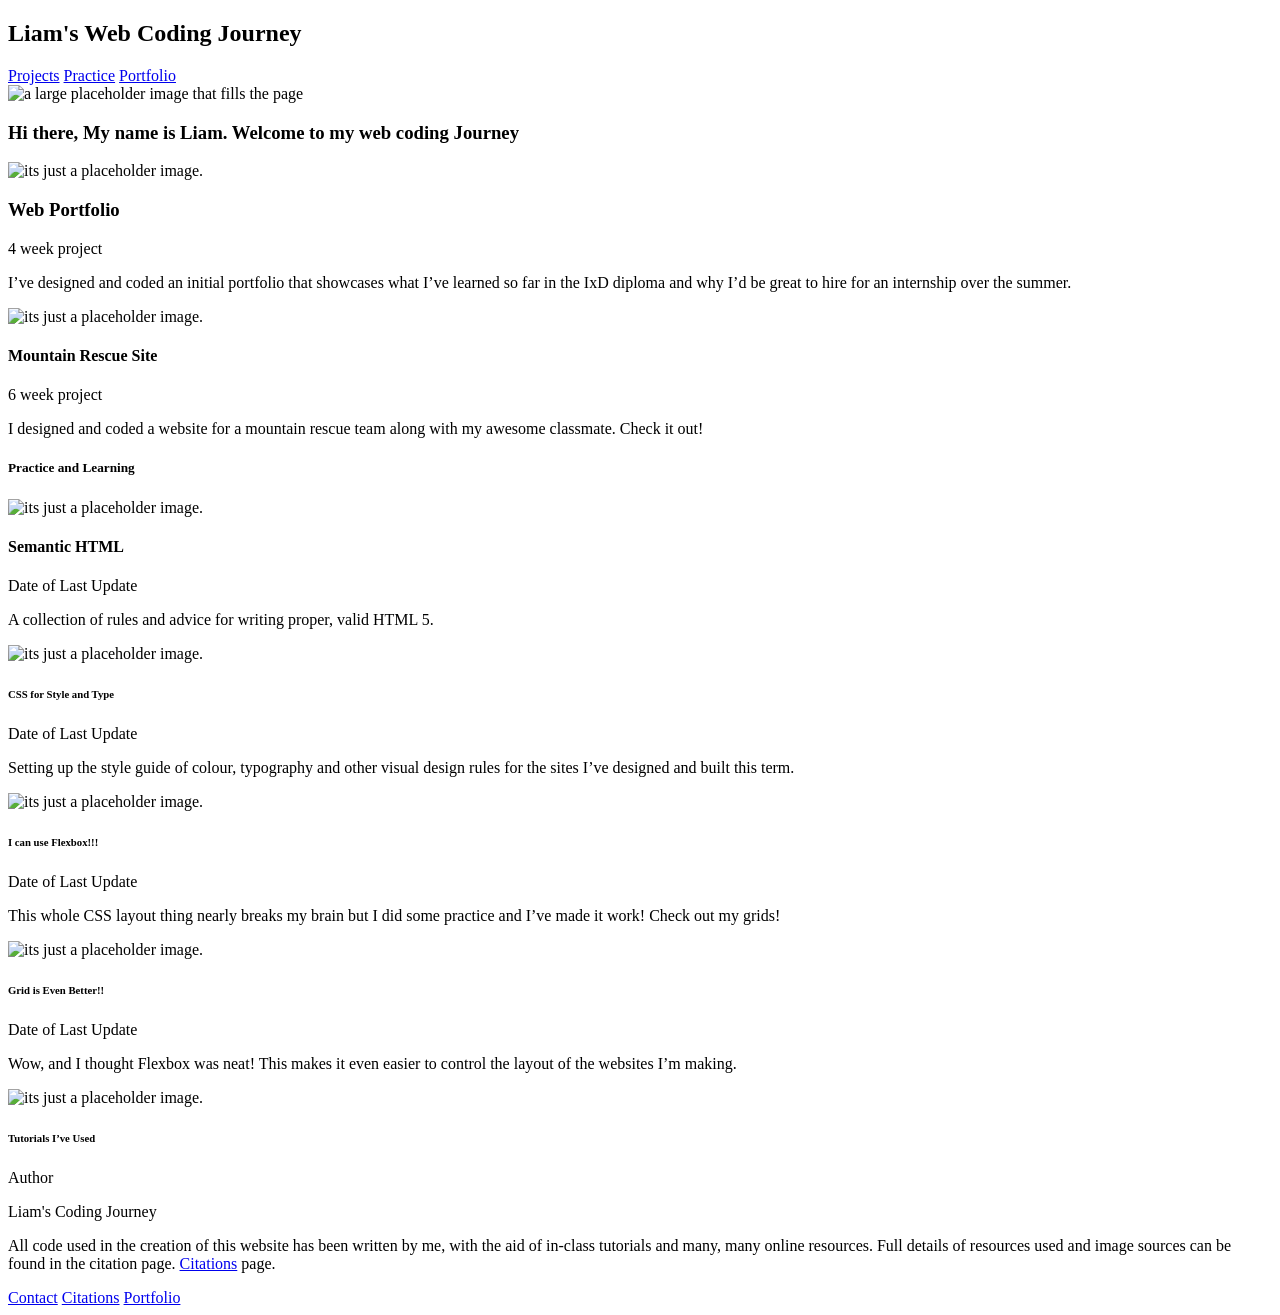
==== index.html @ d0f888b6 "index.html" ====
<!DOCTYPE html>
<html lang="en">
<head>
    <meta charset="utf-8">
    <title>Liam's Web Coding Journey</title>
    <meta name="viewport" content="width=device-width, initial-scale=1">
   
</head>

<body>
    <header>
        <h2>Liam's Web Coding Journey</h2>
        <nav>
            <a href="#">Projects</a> 
            <a href="#">Practice</a>
            <a href="#">Portfolio</a>
        </nav>
    </header>
    
    <section class="hero-area">
        <img src="img/placeholder-1920.png" alt="a large placeholder image that fills the page" width="1920" height="350">
        
       
        <h3>Hi there, My name is Liam. Welcome to my web coding Journey</h3>
    </section>

    <main>
        <div class="main-content-column">
            <section class="project-list" id="my_projects">
                <section class="project-card">
                    <img src="img/placeholder-130.png" alt="its just a placeholder image." width="130" height="130">
                    <h3>Web Portfolio</h3>
                    <p class="heading-caption">4 week project</p>
                    <p>I’ve designed and coded an initial portfolio that showcases what I’ve learned so far in the IxD diploma and why I’d be great to hire for an internship over the summer.</p>
                </section>
            </section>

            <section class="project-list" id="practice">
                <section class="project-card">
                    <img src="img/placeholder-130.png" alt="its just a placeholder image." width="130" height="130">
                    <h4>Mountain Rescue Site</h4>
                    <p class="heading-caption">6 week project</p>
                    <p>I designed and coded a website for a mountain rescue team along with my awesome classmate. Check it out!</p>
                </section>
            </section>

            <h5>Practice and Learning</h5>
            <img src="img/placeholder-130.png" alt="its just a placeholder image." width="130" height="130">
            
            <h4>Semantic HTML</h4>
            <p class="heading-caption">Date of Last Update</p>
            <p>A collection of rules and advice for writing proper, valid HTML 5.</p>
        </div>

        <section class="project-list" id="my_projects">
            <section class="project-card">
                <img src="img/placeholder-130.png" alt="its just a placeholder image." width="130" height="130">
                <h6>CSS for Style and Type</h6>
                <p class="heading-caption">Date of Last Update</p>
                <p>Setting up the style guide of colour, typography and other visual design rules for the sites I’ve designed and built this term.</p>
            </section>

            <section class="project-card">
                <img src="img/placeholder-130.png" alt="its just a placeholder image." width="130" height="130">
                <h6>I can use Flexbox!!!</h6>
                <p class="heading-caption">Date of Last Update</p>
                <p>This whole CSS layout thing nearly breaks my brain but I did some practice and I’ve made it work! Check out my grids!</p>
            </section>

            <section class="project-card">
                <img src="img/placeholder-130.png" alt="its just a placeholder image." width="130" height="130">
                <h6>Grid is Even Better!!</h6>
                <p class="heading-caption">Date of Last Update</p>
                <p>Wow, and I thought Flexbox was neat! This makes it even easier to control the layout of the websites I’m making.</p>
            </section>

            <aside>
                <section class="project-card">
                    <img src="img/placeholder-130.png" alt="its just a placeholder image." width="130" height="130">
                    <h6>Tutorials I’ve Used</h6>
                    <p class="heading-caption">Author</p>
                </section>
            </aside>
        </section>
    </main>

    <footer>
        <h7>Liam's Coding Journey</h7>
        <p>All code used in the creation of this website has been written by me, with the aid of in-class tutorials and many, many online resources. Full details of resources used and image sources can be found in the citation page. <a href="#citations">Citations</a> page.</p>    
        <a href="#">Contact</a> 
        <a href="#">Citations</a>
        <a href="#">Portfolio</a>
    </footer>
</body>
</html>
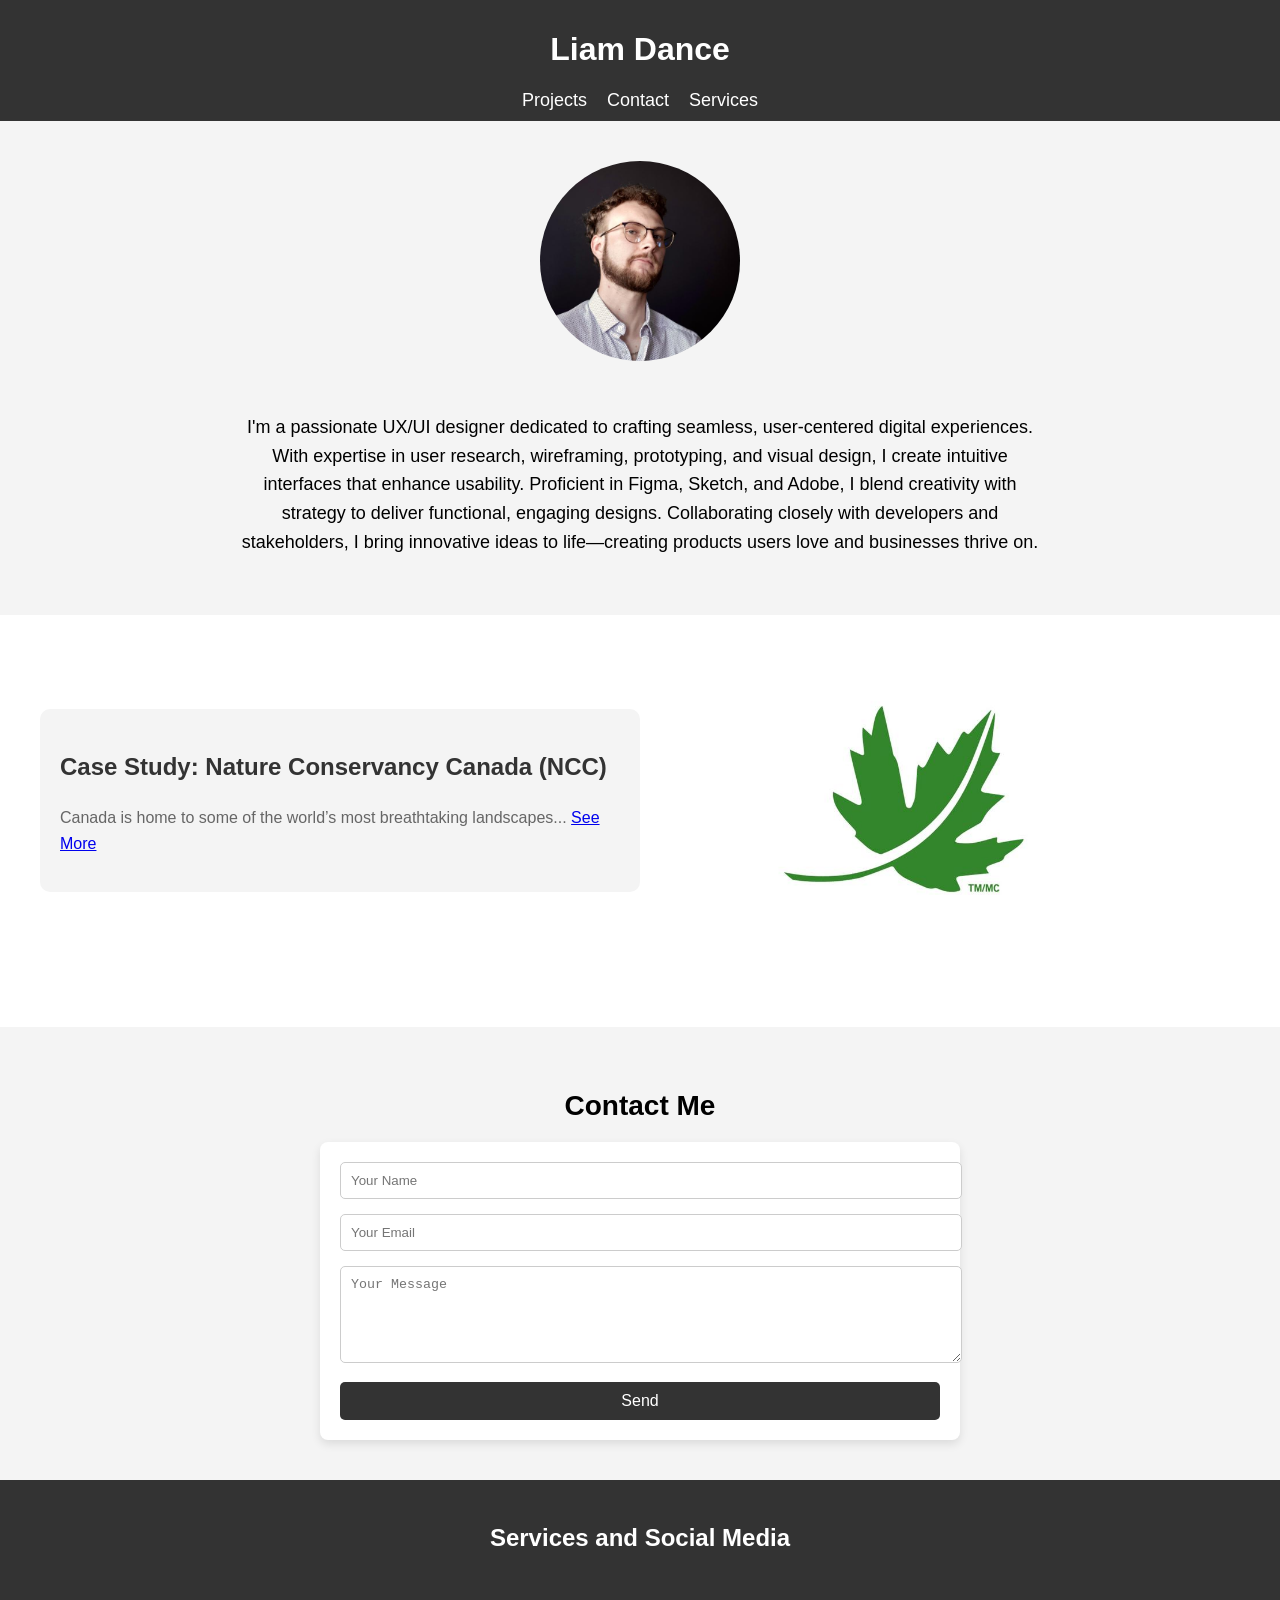
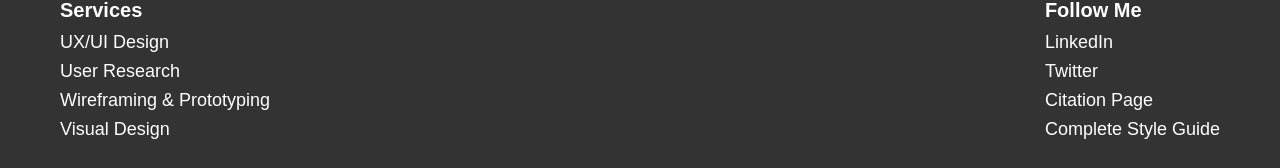
==== commit 5d88dd7a: "Uploading the portfolio code" ====
--- a/index.html
+++ b/index.html
@@ -1,95 +1,299 @@
 <!DOCTYPE html>
 <html lang="en">
 <head>
-    <meta charset="utf-8">
-    <title>Liam's Web Coding Journey</title>
-    <meta name="viewport" content="width=device-width, initial-scale=1">
-   
+    <meta charset="UTF-8">
+    <meta name="viewport" content="width=device-width, initial-scale=1.0">
+    <title>Liam Dance - UX/UI Designer</title>
+    <style>
+        body {
+            font-family: Arial, sans-serif;
+            margin: 0;
+            padding: 0;
+        }
+        header {
+            background-color: #333;
+            padding: 10px;
+            text-align: center;
+            color: white;
+        }
+        header nav {
+            display: flex;
+            justify-content: center;
+            gap: 20px;
+        }
+        header nav a {
+            color: white;
+            text-decoration: none;
+            font-size: 18px;
+        }
+        header nav a:hover {
+            text-decoration: underline;
+        }
+        .bio-section {
+            padding: 40px;
+            text-align: center;
+            background-color: #f4f4f4;
+        }
+        .bio-section img {
+            border-radius: 70%;
+            width: 200px;
+            height: 200px;
+            object-fit: cover;
+            margin-bottom: 30px;
+        }
+        .bio-text {
+            max-width: 800px;
+            margin: 0 auto;
+            font-size: 18px;
+            line-height: 1.6;
+        }
+        .projects-section {
+            padding: 40px;
+            background-color: #fff;
+        }
+        .project {
+            display: flex;
+            justify-content: space-between;
+            align-items: center;
+            margin-bottom: 40px;
+        }
+        .project-content {
+            max-width: 50%;
+            text-align: left;
+        }
+        .project-image {
+            max-width: 40%;
+            margin-left: 20px;
+        }
+        .project-card {
+            background-color: #f4f4f4;
+            padding: 20px;
+            border-radius: 10px;
+        }
+        .project-card h3 {
+            font-size: 24px;
+            color: #333;
+        }
+        .project-card p {
+            font-size: 16px;
+            color: #666;
+            line-height: 1.6;
+        }
+        .project:nth-child(even) {
+            flex-direction: row-reverse;
+        }
+
+        .contact-section {
+            padding: 40px;
+            background-color: #f4f4f4;
+            text-align: center;
+        }
+        .contact-section h2 {
+            font-size: 28px;
+            margin-bottom: 20px;
+        }
+        .contact-form {
+            max-width: 600px;
+            margin: 0 auto;
+            background-color: white;
+            padding: 20px;
+            border-radius: 8px;
+            box-shadow: 0 4px 10px rgba(0, 0, 0, 0.1);
+        }
+        .contact-form input,
+        .contact-form textarea {
+            width: 100%;
+            padding: 10px;
+            margin-bottom: 15px;
+            border-radius: 5px;
+            border: 1px solid #ccc;
+        }
+        .contact-form button {
+            width: 100%;
+            padding: 10px;
+            background-color: #333;
+            color: white;
+            border: none;
+            border-radius: 5px;
+            font-size: 16px;
+            cursor: pointer;
+        }
+        .contact-form button:hover {
+            background-color: #555;
+        }
+
+        footer {
+            background-color: #333;
+            color: white;
+            padding: 20px 0;
+            text-align: center;
+        }
+        footer h3 {
+            margin-bottom: 20px;
+            font-size: 24px;
+        }
+        footer .footer-container {
+            display: flex;
+            justify-content: space-between;
+            align-items: flex-start;
+            max-width: 1200px;
+            margin: 0 auto;
+            padding: 0 20px;
+        }
+        footer .footer-section {
+            padding: 0 20px;
+            text-align: left;
+        }
+        footer .footer-section h4 {
+            font-size: 20px;
+            margin-bottom: 10px;
+        }
+        footer .footer-section a {
+            display: block;
+            color: white;
+            text-decoration: none;
+            font-size: 18px;
+            margin-bottom: 8px;
+        }
+        footer .footer-section a:hover {
+            text-decoration: underline;
+        }
+        @media screen and (max-width: 768px) {
+            header nav {
+                flex-direction: column;
+                gap: 10px;
+            }
+            .project {
+                flex-direction: column;
+                align-items: center;
+            }
+            .project-content, .project-image {
+                max-width: 100%;
+                text-align: center;
+                margin: 0;
+            }
+            .project:nth-child(even) {
+                flex-direction: column;
+            }
+            .footer-container {
+                flex-direction: column;
+                align-items: center;
+                text-align: center;
+            }
+            footer .footer-section {
+                text-align: center;
+                padding: 10px;
+            }
+            footer .footer-section h4 {
+                font-size: 18px;
+            }
+            footer .footer-section a {
+                font-size: 16px;
+            }
+        }
+
+        @media screen and (max-width: 480px) {
+            header h1 {
+                font-size: 22px;
+            }
+            header nav a {
+                font-size: 16px;
+            }
+            .bio-section {
+                padding: 20px;
+            }
+            .bio-text {
+                font-size: 16px;
+            }
+            .project-card h3 {
+                font-size: 20px;
+            }
+            .project-card p {
+                font-size: 14px;
+            }
+            .contact-form {
+                padding: 15px;
+            }
+            .contact-form input,
+            .contact-form textarea {
+                padding: 8px;
+            }
+            .contact-form button {
+                font-size: 14px;
+            }
+            footer h3 {
+                font-size: 20px;
+            }
+            footer .footer-section h4 {
+                font-size: 16px;
+            }
+            footer .footer-section a {
+                font-size: 14px;
+            }
+        }
+    </style>
 </head>
-
 <body>
-    <header>
-        <h2>Liam's Web Coding Journey</h2>
-        <nav>
-            <a href="#">Projects</a> 
-            <a href="#">Practice</a>
-            <a href="#">Portfolio</a>
-        </nav>
-    </header>
-    
-    <section class="hero-area">
-        <img src="img/placeholder-1920.png" alt="a large placeholder image that fills the page" width="1920" height="350">
-        
-       
-        <h3>Hi there, My name is Liam. Welcome to my web coding Journey</h3>
-    </section>
-
-    <main>
-        <div class="main-content-column">
-            <section class="project-list" id="my_projects">
-                <section class="project-card">
-                    <img src="img/placeholder-130.png" alt="its just a placeholder image." width="130" height="130">
-                    <h3>Web Portfolio</h3>
-                    <p class="heading-caption">4 week project</p>
-                    <p>I’ve designed and coded an initial portfolio that showcases what I’ve learned so far in the IxD diploma and why I’d be great to hire for an internship over the summer.</p>
-                </section>
-            </section>
-
-            <section class="project-list" id="practice">
-                <section class="project-card">
-                    <img src="img/placeholder-130.png" alt="its just a placeholder image." width="130" height="130">
-                    <h4>Mountain Rescue Site</h4>
-                    <p class="heading-caption">6 week project</p>
-                    <p>I designed and coded a website for a mountain rescue team along with my awesome classmate. Check it out!</p>
-                </section>
-            </section>
-
-            <h5>Practice and Learning</h5>
-            <img src="img/placeholder-130.png" alt="its just a placeholder image." width="130" height="130">
-            
-            <h4>Semantic HTML</h4>
-            <p class="heading-caption">Date of Last Update</p>
-            <p>A collection of rules and advice for writing proper, valid HTML 5.</p>
-        </div>
-
-        <section class="project-list" id="my_projects">
-            <section class="project-card">
-                <img src="img/placeholder-130.png" alt="its just a placeholder image." width="130" height="130">
-                <h6>CSS for Style and Type</h6>
-                <p class="heading-caption">Date of Last Update</p>
-                <p>Setting up the style guide of colour, typography and other visual design rules for the sites I’ve designed and built this term.</p>
-            </section>
-
-            <section class="project-card">
-                <img src="img/placeholder-130.png" alt="its just a placeholder image." width="130" height="130">
-                <h6>I can use Flexbox!!!</h6>
-                <p class="heading-caption">Date of Last Update</p>
-                <p>This whole CSS layout thing nearly breaks my brain but I did some practice and I’ve made it work! Check out my grids!</p>
-            </section>
-
-            <section class="project-card">
-                <img src="img/placeholder-130.png" alt="its just a placeholder image." width="130" height="130">
-                <h6>Grid is Even Better!!</h6>
-                <p class="heading-caption">Date of Last Update</p>
-                <p>Wow, and I thought Flexbox was neat! This makes it even easier to control the layout of the websites I’m making.</p>
-            </section>
-
-            <aside>
-                <section class="project-card">
-                    <img src="img/placeholder-130.png" alt="its just a placeholder image." width="130" height="130">
-                    <h6>Tutorials I’ve Used</h6>
-                    <p class="heading-caption">Author</p>
-                </section>
-            </aside>
-        </section>
-    </main>
-
-    <footer>
-        <h7>Liam's Coding Journey</h7>
-        <p>All code used in the creation of this website has been written by me, with the aid of in-class tutorials and many, many online resources. Full details of resources used and image sources can be found in the citation page. <a href="#citations">Citations</a> page.</p>    
-        <a href="#">Contact</a> 
-        <a href="#">Citations</a>
-        <a href="#">Portfolio</a>
-    </footer>
+
+<header>
+    <h1>Liam Dance</h1>
+    <nav>
+        <a href="#projects">Projects</a>
+        <a href="#contact">Contact</a>
+        <a href="#services">Services</a>
+    </nav>
+</header>
+
+<section class="bio-section">
+    <img src="compressed_image.jpg" alt="Liam Dance">
+    <div class="bio-text">
+        <p>I'm a passionate UX/UI designer dedicated to crafting seamless, user-centered digital experiences. With expertise in user research, wireframing, prototyping, and visual design, I create intuitive interfaces that enhance usability. Proficient in Figma, Sketch, and Adobe, I blend creativity with strategy to deliver functional, engaging designs. Collaborating closely with developers and stakeholders, I bring innovative ideas to life—creating products users love and businesses thrive on.</p>
+    </div>
+</section>
+
+<section class="projects-section" id="projects">
+    <div class="project">
+        <div class="project-content">
+            <div class="project-card">
+                <h3>Case Study: Nature Conservancy Canada (NCC)</h3>
+                <p>Canada is home to some of the world’s most breathtaking landscapes... <a href="portfoliowebsitecasestudydesktoppage.html">See More</a></p>
+            </div>
+        </div>
+        <div class="project-image">
+            <img src="compressed_ncc_logo.jpg" alt="Nature Conservancy Canada Project" width="60%">
+        </div>
+    </div>
+</section>
+
+<section class="contact-section" id="contact">
+    <h2>Contact Me</h2>
+    <form class="contact-form" action="submit_form.php" method="POST">
+        <input type="text" name="name" placeholder="Your Name" required>
+        <input type="email" name="email" placeholder="Your Email" required>
+        <textarea name="message" rows="5" placeholder="Your Message" required></textarea>
+        <button type="submit">Send</button>
+    </form>
+</section>
+
+<footer>
+    <h3>Services and Social Media</h3>
+    <div class="footer-container">
+        <div class="footer-section">
+            <h4>Services</h4>
+            <a href="#services">UX/UI Design</a>
+            <a href="#services">User Research</a>
+            <a href="#services">Wireframing & Prototyping</a>
+            <a href="#services">Visual Design</a>
+        </div>
+        <div class="footer-section">
+            <h4>Follow Me</h4>
+            <a href="https://www.linkedin.com/in/your-profile" target="_blank">LinkedIn</a>
+            <a href="https://twitter.com/your-profile" target="_blank">Twitter</a>
+            <a href="citepage.html" target="_blank">Citation Page</a>
+            <a href="completestyleguide.html" target="_blank">Complete Style Guide</a>
+        </div>
+    </div>
+</footer>
+
 </body>
 </html>
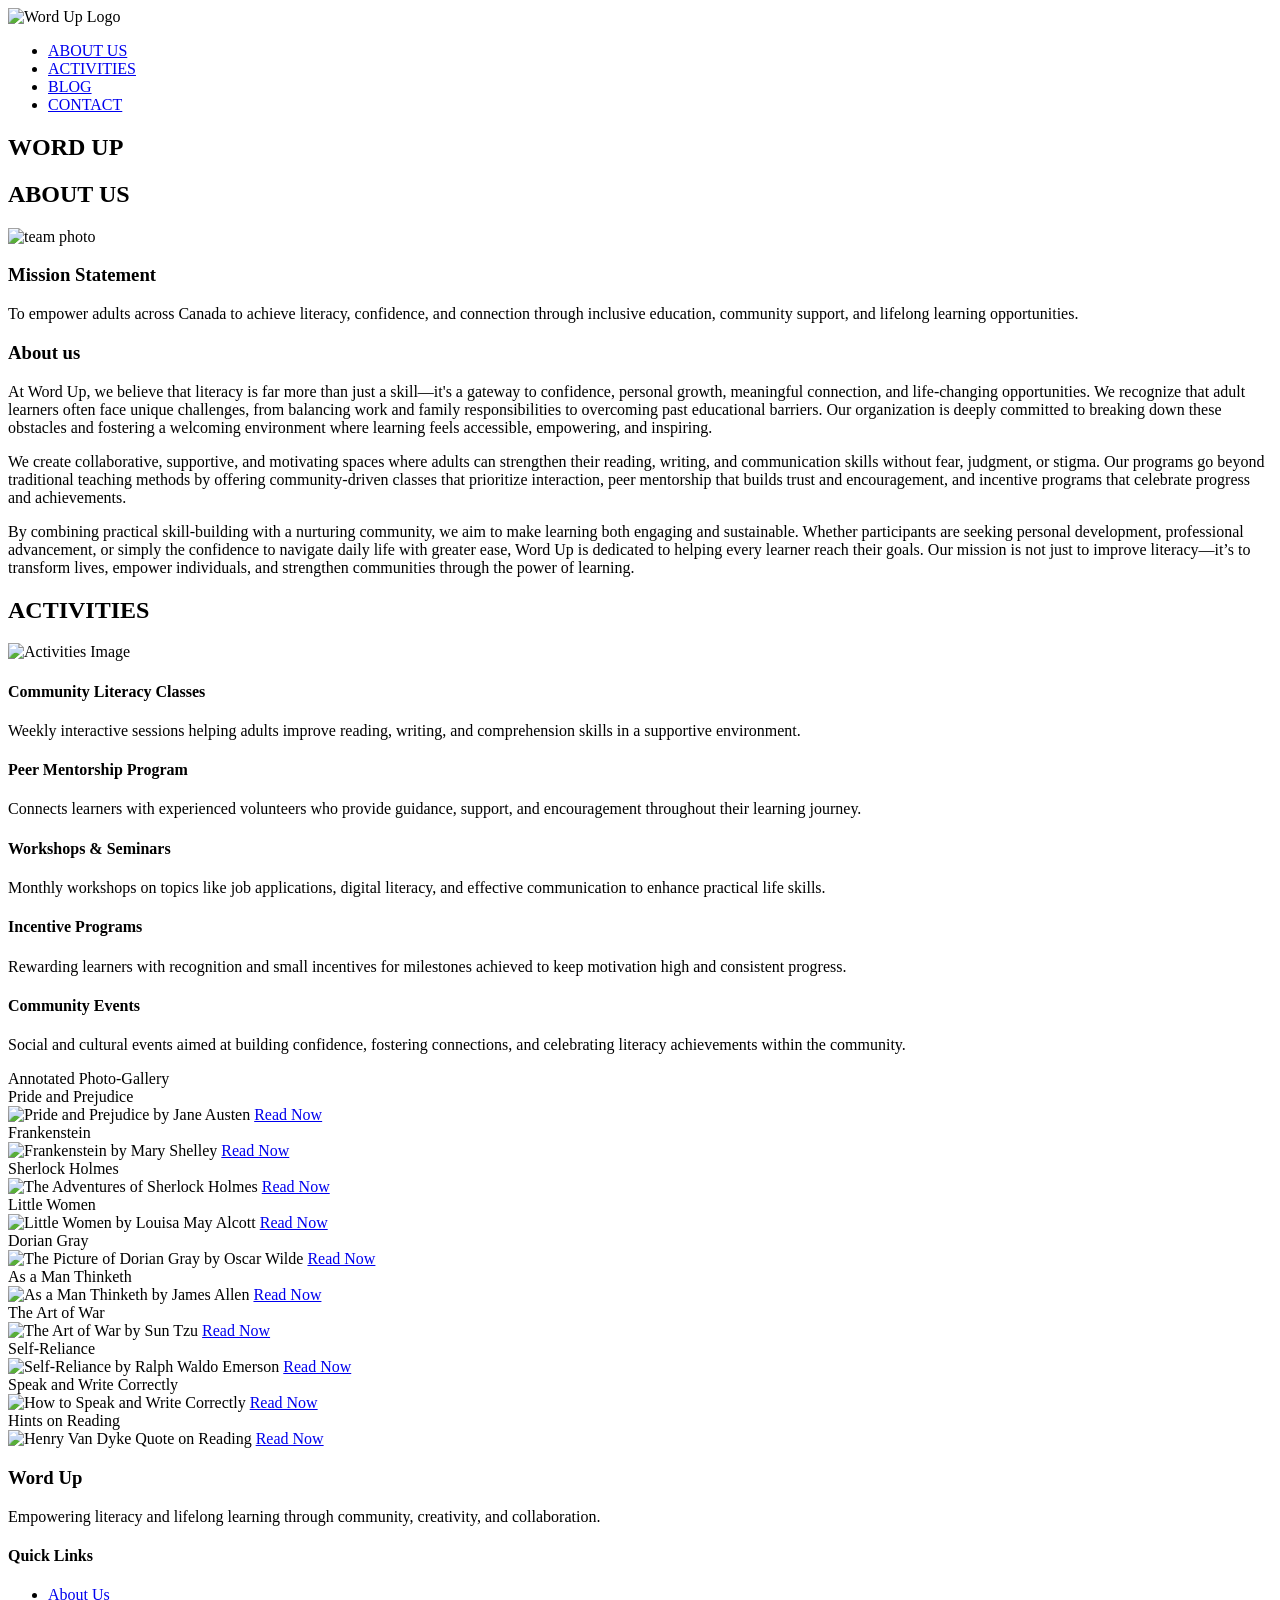
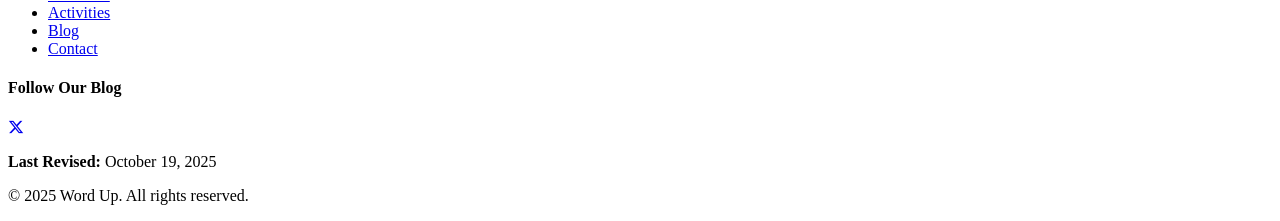
==== commit ced652e5: "Add files via upload" ====
--- a/index.html
+++ b/index.html
@@ -3,297 +3,164 @@
 <head>
     <meta charset="UTF-8">
     <meta name="viewport" content="width=device-width, initial-scale=1.0">
-    <title>Liam Dance - UX/UI Designer</title>
-    <style>
-        body {
-            font-family: Arial, sans-serif;
-            margin: 0;
-            padding: 0;
-        }
-        header {
-            background-color: #333;
-            padding: 10px;
-            text-align: center;
-            color: white;
-        }
-        header nav {
-            display: flex;
-            justify-content: center;
-            gap: 20px;
-        }
-        header nav a {
-            color: white;
-            text-decoration: none;
-            font-size: 18px;
-        }
-        header nav a:hover {
-            text-decoration: underline;
-        }
-        .bio-section {
-            padding: 40px;
-            text-align: center;
-            background-color: #f4f4f4;
-        }
-        .bio-section img {
-            border-radius: 70%;
-            width: 200px;
-            height: 200px;
-            object-fit: cover;
-            margin-bottom: 30px;
-        }
-        .bio-text {
-            max-width: 800px;
-            margin: 0 auto;
-            font-size: 18px;
-            line-height: 1.6;
-        }
-        .projects-section {
-            padding: 40px;
-            background-color: #fff;
-        }
-        .project {
-            display: flex;
-            justify-content: space-between;
-            align-items: center;
-            margin-bottom: 40px;
-        }
-        .project-content {
-            max-width: 50%;
-            text-align: left;
-        }
-        .project-image {
-            max-width: 40%;
-            margin-left: 20px;
-        }
-        .project-card {
-            background-color: #f4f4f4;
-            padding: 20px;
-            border-radius: 10px;
-        }
-        .project-card h3 {
-            font-size: 24px;
-            color: #333;
-        }
-        .project-card p {
-            font-size: 16px;
-            color: #666;
-            line-height: 1.6;
-        }
-        .project:nth-child(even) {
-            flex-direction: row-reverse;
-        }
-
-        .contact-section {
-            padding: 40px;
-            background-color: #f4f4f4;
-            text-align: center;
-        }
-        .contact-section h2 {
-            font-size: 28px;
-            margin-bottom: 20px;
-        }
-        .contact-form {
-            max-width: 600px;
-            margin: 0 auto;
-            background-color: white;
-            padding: 20px;
-            border-radius: 8px;
-            box-shadow: 0 4px 10px rgba(0, 0, 0, 0.1);
-        }
-        .contact-form input,
-        .contact-form textarea {
-            width: 100%;
-            padding: 10px;
-            margin-bottom: 15px;
-            border-radius: 5px;
-            border: 1px solid #ccc;
-        }
-        .contact-form button {
-            width: 100%;
-            padding: 10px;
-            background-color: #333;
-            color: white;
-            border: none;
-            border-radius: 5px;
-            font-size: 16px;
-            cursor: pointer;
-        }
-        .contact-form button:hover {
-            background-color: #555;
-        }
-
-        footer {
-            background-color: #333;
-            color: white;
-            padding: 20px 0;
-            text-align: center;
-        }
-        footer h3 {
-            margin-bottom: 20px;
-            font-size: 24px;
-        }
-        footer .footer-container {
-            display: flex;
-            justify-content: space-between;
-            align-items: flex-start;
-            max-width: 1200px;
-            margin: 0 auto;
-            padding: 0 20px;
-        }
-        footer .footer-section {
-            padding: 0 20px;
-            text-align: left;
-        }
-        footer .footer-section h4 {
-            font-size: 20px;
-            margin-bottom: 10px;
-        }
-        footer .footer-section a {
-            display: block;
-            color: white;
-            text-decoration: none;
-            font-size: 18px;
-            margin-bottom: 8px;
-        }
-        footer .footer-section a:hover {
-            text-decoration: underline;
-        }
-        @media screen and (max-width: 768px) {
-            header nav {
-                flex-direction: column;
-                gap: 10px;
-            }
-            .project {
-                flex-direction: column;
-                align-items: center;
-            }
-            .project-content, .project-image {
-                max-width: 100%;
-                text-align: center;
-                margin: 0;
-            }
-            .project:nth-child(even) {
-                flex-direction: column;
-            }
-            .footer-container {
-                flex-direction: column;
-                align-items: center;
-                text-align: center;
-            }
-            footer .footer-section {
-                text-align: center;
-                padding: 10px;
-            }
-            footer .footer-section h4 {
-                font-size: 18px;
-            }
-            footer .footer-section a {
-                font-size: 16px;
-            }
-        }
-
-        @media screen and (max-width: 480px) {
-            header h1 {
-                font-size: 22px;
-            }
-            header nav a {
-                font-size: 16px;
-            }
-            .bio-section {
-                padding: 20px;
-            }
-            .bio-text {
-                font-size: 16px;
-            }
-            .project-card h3 {
-                font-size: 20px;
-            }
-            .project-card p {
-                font-size: 14px;
-            }
-            .contact-form {
-                padding: 15px;
-            }
-            .contact-form input,
-            .contact-form textarea {
-                padding: 8px;
-            }
-            .contact-form button {
-                font-size: 14px;
-            }
-            footer h3 {
-                font-size: 20px;
-            }
-            footer .footer-section h4 {
-                font-size: 16px;
-            }
-            footer .footer-section a {
-                font-size: 14px;
-            }
-        }
-    </style>
+    <title>Word Up</title>
+    <link rel="stylesheet" href="styles.css">
+    <!-- Font Awesome for social media icons -->
+    <link rel="stylesheet" href="https://cdnjs.cloudflare.com/ajax/libs/font-awesome/6.6.0/css/all.min.css">
 </head>
 <body>
+    <nav class="nav-bar">
+        <div class="nav-logo">
+            <img src="images.html/WORD UP LOGO.jpg" alt="Word Up Logo">
+        </div>
+        <ul class="nav-links">
+            <li><a href="#about">ABOUT US</a></li>
+            <li><a href="#activities">ACTIVITIES</a></li>
+            <li><a href="https://x.com/TheWordUpBlog" target="_blank">BLOG</a></li>
+            <li><a href="contact.html">CONTACT</a></li>
+        </ul>
+    </nav>
 
-<header>
-    <h1>Liam Dance</h1>
-    <nav>
-        <a href="#projects">Projects</a>
-        <a href="#contact">Contact</a>
-        <a href="#services">Services</a>
-    </nav>
-</header>
+    <section class="hero-section">
+        <h1 class="hero-title">WORD UP</h1>
+    </section>
 
-<section class="bio-section">
-    <img src="compressed_image.jpg" alt="Liam Dance">
-    <div class="bio-text">
-        <p>I'm a passionate UX/UI designer dedicated to crafting seamless, user-centered digital experiences. With expertise in user research, wireframing, prototyping, and visual design, I create intuitive interfaces that enhance usability. Proficient in Figma, Sketch, and Adobe, I blend creativity with strategy to deliver functional, engaging designs. Collaborating closely with developers and stakeholders, I bring innovative ideas to life—creating products users love and businesses thrive on.</p>
-    </div>
-</section>
+    <!-- ABOUT SECTION -->
+    <section id="about" class="content-section">
+        <div class="content-left">
+            <h2>ABOUT US</h2>
+            <img src="images.html/11518a61-7e39-432a-becf-f681c6fa2f4a.jpg" alt="team photo" class="activities-image">
+        </div>
+        <div class="content-right">
+            <h3>Mission Statement</h3>
+            <p>To empower adults across Canada to achieve literacy, confidence, and connection through inclusive education, community support, and lifelong learning opportunities.</p>
+            
+            <h3>About us</h3>
+            <p>At Word Up, we believe that literacy is far more than just a skill—it's a gateway to confidence, personal growth, meaningful connection, and life-changing opportunities. We recognize that adult learners often face unique challenges, from balancing work and family responsibilities to overcoming past educational barriers. Our organization is deeply committed to breaking down these obstacles and fostering a welcoming environment where learning feels accessible, empowering, and inspiring.</p>
+            <p>We create collaborative, supportive, and motivating spaces where adults can strengthen their reading, writing, and communication skills without fear, judgment, or stigma. Our programs go beyond traditional teaching methods by offering community-driven classes that prioritize interaction, peer mentorship that builds trust and encouragement, and incentive programs that celebrate progress and achievements.</p>
+            <p>By combining practical skill-building with a nurturing community, we aim to make learning both engaging and sustainable. Whether participants are seeking personal development, professional advancement, or simply the confidence to navigate daily life with greater ease, Word Up is dedicated to helping every learner reach their goals. Our mission is not just to improve literacy—it’s to transform lives, empower individuals, and strengthen communities through the power of learning.</p>
+        </div>
+    </section>
 
-<section class="projects-section" id="projects">
-    <div class="project">
-        <div class="project-content">
-            <div class="project-card">
-                <h3>Case Study: Nature Conservancy Canada (NCC)</h3>
-                <p>Canada is home to some of the world’s most breathtaking landscapes... <a href="portfoliowebsitecasestudydesktoppage.html">See More</a></p>
+    <!-- ACTIVITIES SECTION -->
+    <section id="activities" class="content-section">
+        <div class="content-left">
+            <h2>ACTIVITIES</h2>
+            <img src="images.html/pexels-jopwell-2422290.jpg" alt="Activities Image" class="activities-image">
+        </div>
+        <div class="content-right">
+            <div class="content-item">
+                <h4>Community Literacy Classes</h4>
+                <p>Weekly interactive sessions helping adults improve reading, writing, and comprehension skills in a supportive environment.</p>
+            </div>
+            <div class="content-item">
+                <h4>Peer Mentorship Program</h4>
+                <p>Connects learners with experienced volunteers who provide guidance, support, and encouragement throughout their learning journey.</p>
+            </div>
+            <div class="content-item">
+                <h4>Workshops & Seminars</h4>
+                <p>Monthly workshops on topics like job applications, digital literacy, and effective communication to enhance practical life skills.</p>
+            </div>
+            <div class="content-item">
+                <h4>Incentive Programs</h4>
+                <p>Rewarding learners with recognition and small incentives for milestones achieved to keep motivation high and consistent progress.</p>
+            </div>
+            <div class="content-item">
+                <h4>Community Events</h4>
+                <p>Social and cultural events aimed at building confidence, fostering connections, and celebrating literacy achievements within the community.</p>
             </div>
         </div>
-        <div class="project-image">
-            <img src="compressed_ncc_logo.jpg" alt="Nature Conservancy Canada Project" width="60%">
+    </section>
+
+    <!-- GALLERY SECTION -->
+    <section class="gallery-section">
+        <div class="gallery-title">Annotated Photo-Gallery</div>
+        <div class="gallery-grid">
+            <div class="gallery-item">
+                <div class="gallery-book-title">Pride and Prejudice</div>
+                <img src="images.html/Pride and Prejudice by Jane Austen.avif" alt="Pride and Prejudice by Jane Austen">
+                <a href="http://giove.isti.cnr.it/demo/eread/Libri/joy/Pride.pdf" target="_blank" class="gallery-link">Read Now</a>
+            </div>
+            <div class="gallery-item">
+                <div class="gallery-book-title">Frankenstein</div>
+                <img src="images.html/Frankenstein-Mary_Shelley-lg.png" alt="Frankenstein by Mary Shelley">
+                <a href="https://www.coreknowledge.org/wp-content/uploads/2023/08/CC_Frankenstein_Reader_W1.pdf" target="_blank" class="gallery-link">Read Now</a>
+            </div>
+            <div class="gallery-item">
+                <div class="gallery-book-title">Sherlock Holmes</div>
+                <img src="images.html/the-adventures-of-sherlock-holmes-and-other-stories-9781607102113_hr.jpg" alt="The Adventures of Sherlock Holmes">
+                <a href="https://sherlock-holm.es/stories/pdf/letter/1-sided/advs.pdf" target="_blank" class="gallery-link">Read Now</a>
+            </div>
+            <div class="gallery-item">
+                <div class="gallery-book-title">Little Women</div>
+                <img src="images.html/Little Women by Louisa May Alco.jpeg" alt="Little Women by Louisa May Alcott">
+                <a href="https://www.fulltextarchive.com/book/Little-Women/" target="_blank" class="gallery-link">Read Now</a>
+            </div>
+            <div class="gallery-item">
+                <div class="gallery-book-title">Dorian Gray</div>
+                <img src="images.html/the-picture-of-dorian-gray-9781476788128_hr.jpg" alt="The Picture of Dorian Gray by Oscar Wilde">
+                <a href="https://web2.mlp.cz/koweb/00/04/30/22/80/the_picture_of_dorian_gray.pdf" target="_blank" class="gallery-link">Read Now</a>
+            </div>
+            <div class="gallery-item">
+                <div class="gallery-book-title">As a Man Thinketh</div>
+                <img src="images.html/as-a-man-thinketh-9781440551185_hr.jpg" alt="As a Man Thinketh by James Allen">
+                <a href="https://www.gutenberg.org/files/4507/4507-h/4507-h.htm" target="_blank" class="gallery-link">Read Now</a>
+            </div>
+            <div class="gallery-item">
+                <div class="gallery-book-title">The Art of War</div>
+                <img src="images.html/art-of-war-9781667209609_hr.jpg" alt="The Art of War by Sun Tzu">
+                <a href="https://sites.ualberta.ca/~enoch/Readings/The_Art_Of_War.pdf" target="_blank" class="gallery-link">Read Now</a>
+            </div>
+            <div class="gallery-item">
+                <div class="gallery-book-title">Self-Reliance</div>
+                <img src="images.html/81-wHqB+d7L._UF1000,1000_QL80_.jpg" alt="Self-Reliance by Ralph Waldo Emerson">
+                <a href="https://archive.vcu.edu/english/engweb/transcendentalism/authors/emerson/essays/selfreliance.html" target="_blank" class="gallery-link">Read Now</a>
+            </div>
+            <div class="gallery-item">
+                <div class="gallery-book-title">Speak and Write Correctly</div>
+                <img src="images.html/How to Speak and Write Correctly by Joseph Devlin.jpeg" alt="How to Speak and Write Correctly">
+                <a href="http://www.searchengine.org.uk/ebooks/47/32.pdf" target="_blank" class="gallery-link">Read Now</a>
+            </div>
+            <div class="gallery-item">
+                <div class="gallery-book-title">Hints on Reading</div>
+                <img src="images.html/ Hints on Reading by Henry Van Dyke.jpeg" alt="Henry Van Dyke Quote on Reading">
+                <a href="https://readingroo.ms/6/1/3/4/61345/61345-h/61345-h.htm" target="_blank" class="gallery-link">Read Now</a>
+            </div>
         </div>
-    </div>
-</section>
+    </section>
 
-<section class="contact-section" id="contact">
-    <h2>Contact Me</h2>
-    <form class="contact-form" action="submit_form.php" method="POST">
-        <input type="text" name="name" placeholder="Your Name" required>
-        <input type="email" name="email" placeholder="Your Email" required>
-        <textarea name="message" rows="5" placeholder="Your Message" required></textarea>
-        <button type="submit">Send</button>
-    </form>
-</section>
+    <!-- FOOTER -->
+    <footer class="footer">
+        <div class="footer-container">
+            <div class="footer-column">
+                <h3>Word Up</h3>
+                <p>Empowering literacy and lifelong learning through community, creativity, and collaboration.</p>
+            </div>
 
-<footer>
-    <h3>Services and Social Media</h3>
-    <div class="footer-container">
-        <div class="footer-section">
-            <h4>Services</h4>
-            <a href="#services">UX/UI Design</a>
-            <a href="#services">User Research</a>
-            <a href="#services">Wireframing & Prototyping</a>
-            <a href="#services">Visual Design</a>
+            <div class="footer-column">
+                <h4>Quick Links</h4>
+                <ul>
+                    <li><a href="#about">About Us</a></li>
+                    <li><a href="#activities">Activities</a></li>
+                    <li><a href="https://x.com/TheWordUpBlog" target="_blank">Blog</a></li>
+                    <li><a href="contact.html">Contact</a></li>
+                </ul>
+            </div>
+
+            <div class="footer-column">
+                <h4>Follow Our Blog</h4>
+                <div class="social-icons">
+                    <a href="https://x.com/TheWordUpBlog" target="_blank" aria-label="Word Up Blog on X (Twitter)">
+                        <i class="fab fa-x-twitter"></i>
+                    </a>
+                </div>
+                <p class="last-revised"><strong>Last Revised:</strong> October 19, 2025</p>
+            </div>
         </div>
-        <div class="footer-section">
-            <h4>Follow Me</h4>
-            <a href="https://www.linkedin.com/in/your-profile" target="_blank">LinkedIn</a>
-            <a href="https://twitter.com/your-profile" target="_blank">Twitter</a>
-            <a href="citepage.html" target="_blank">Citation Page</a>
-            <a href="completestyleguide.html" target="_blank">Complete Style Guide</a>
+
+        <div class="footer-bottom">
+            <p>© 2025 Word Up. All rights reserved.</p>
         </div>
-    </div>
-</footer>
-
+    </footer>
 </body>
 </html>
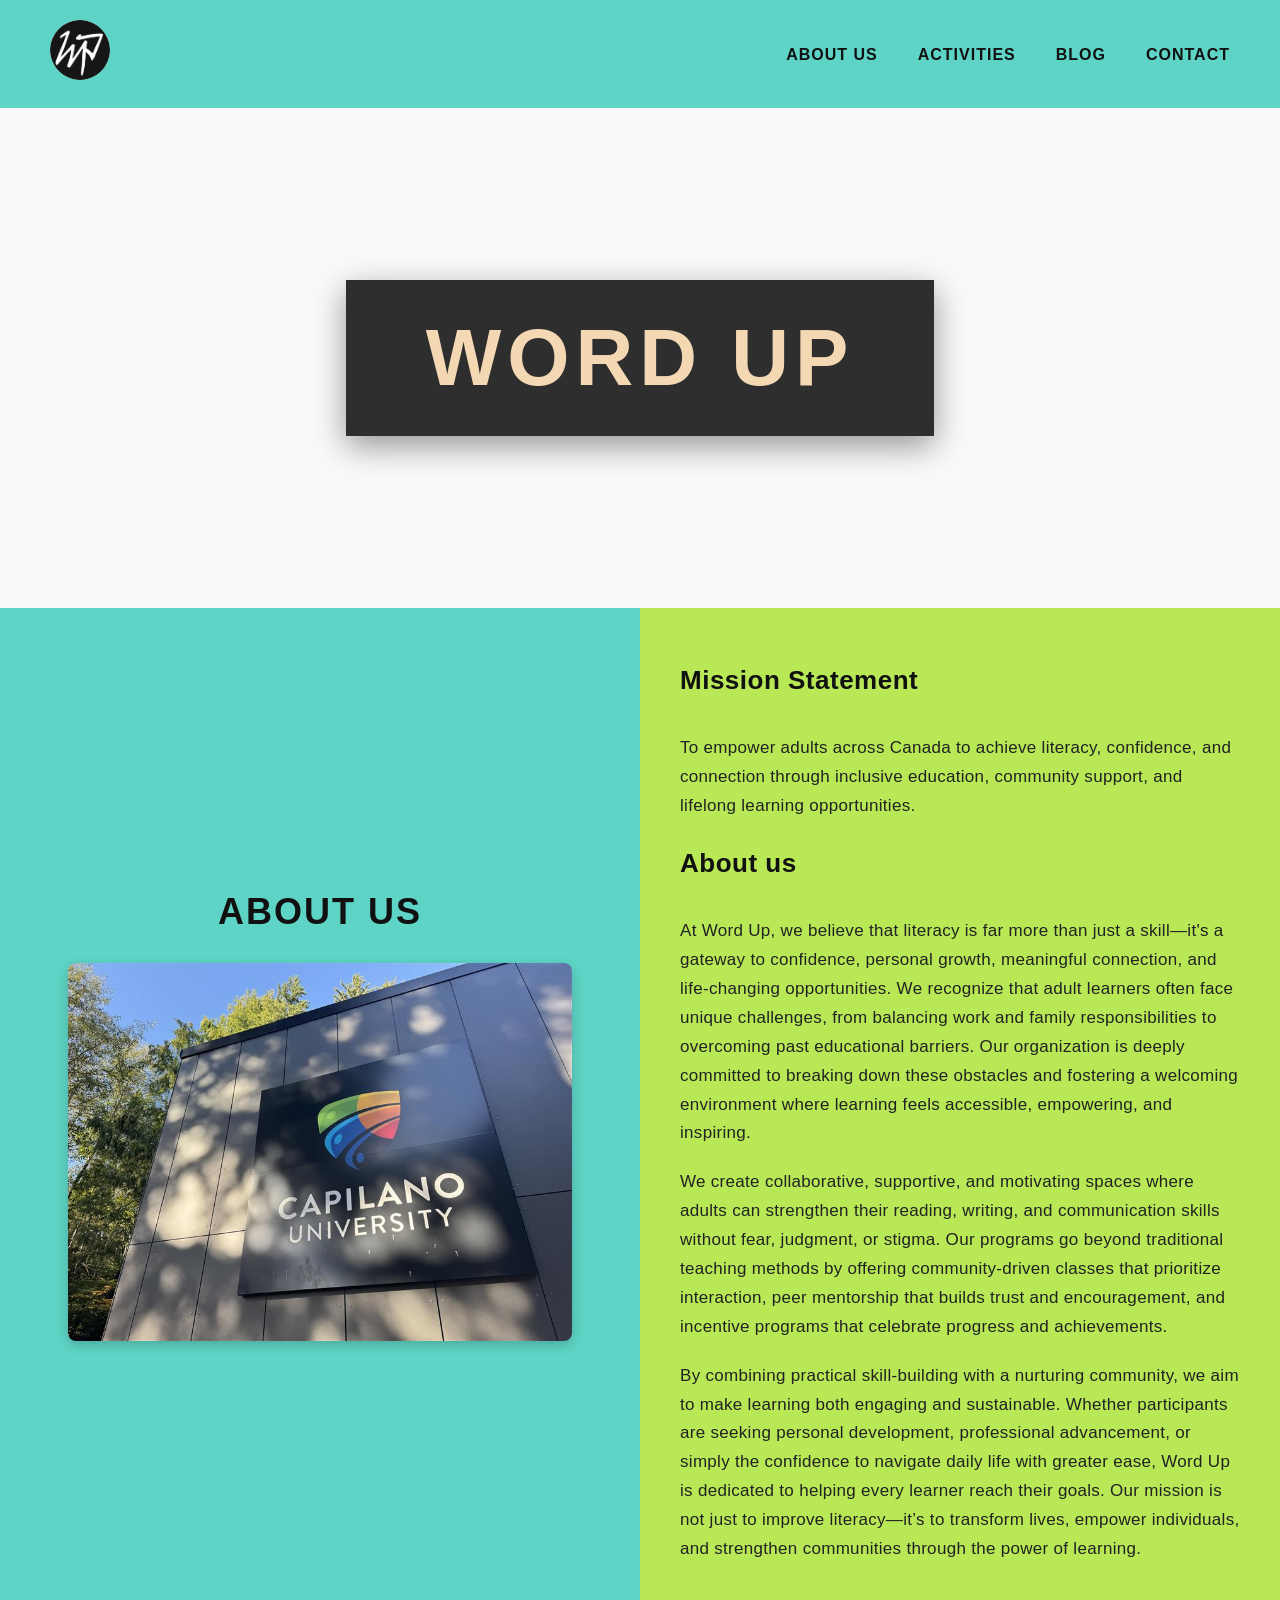
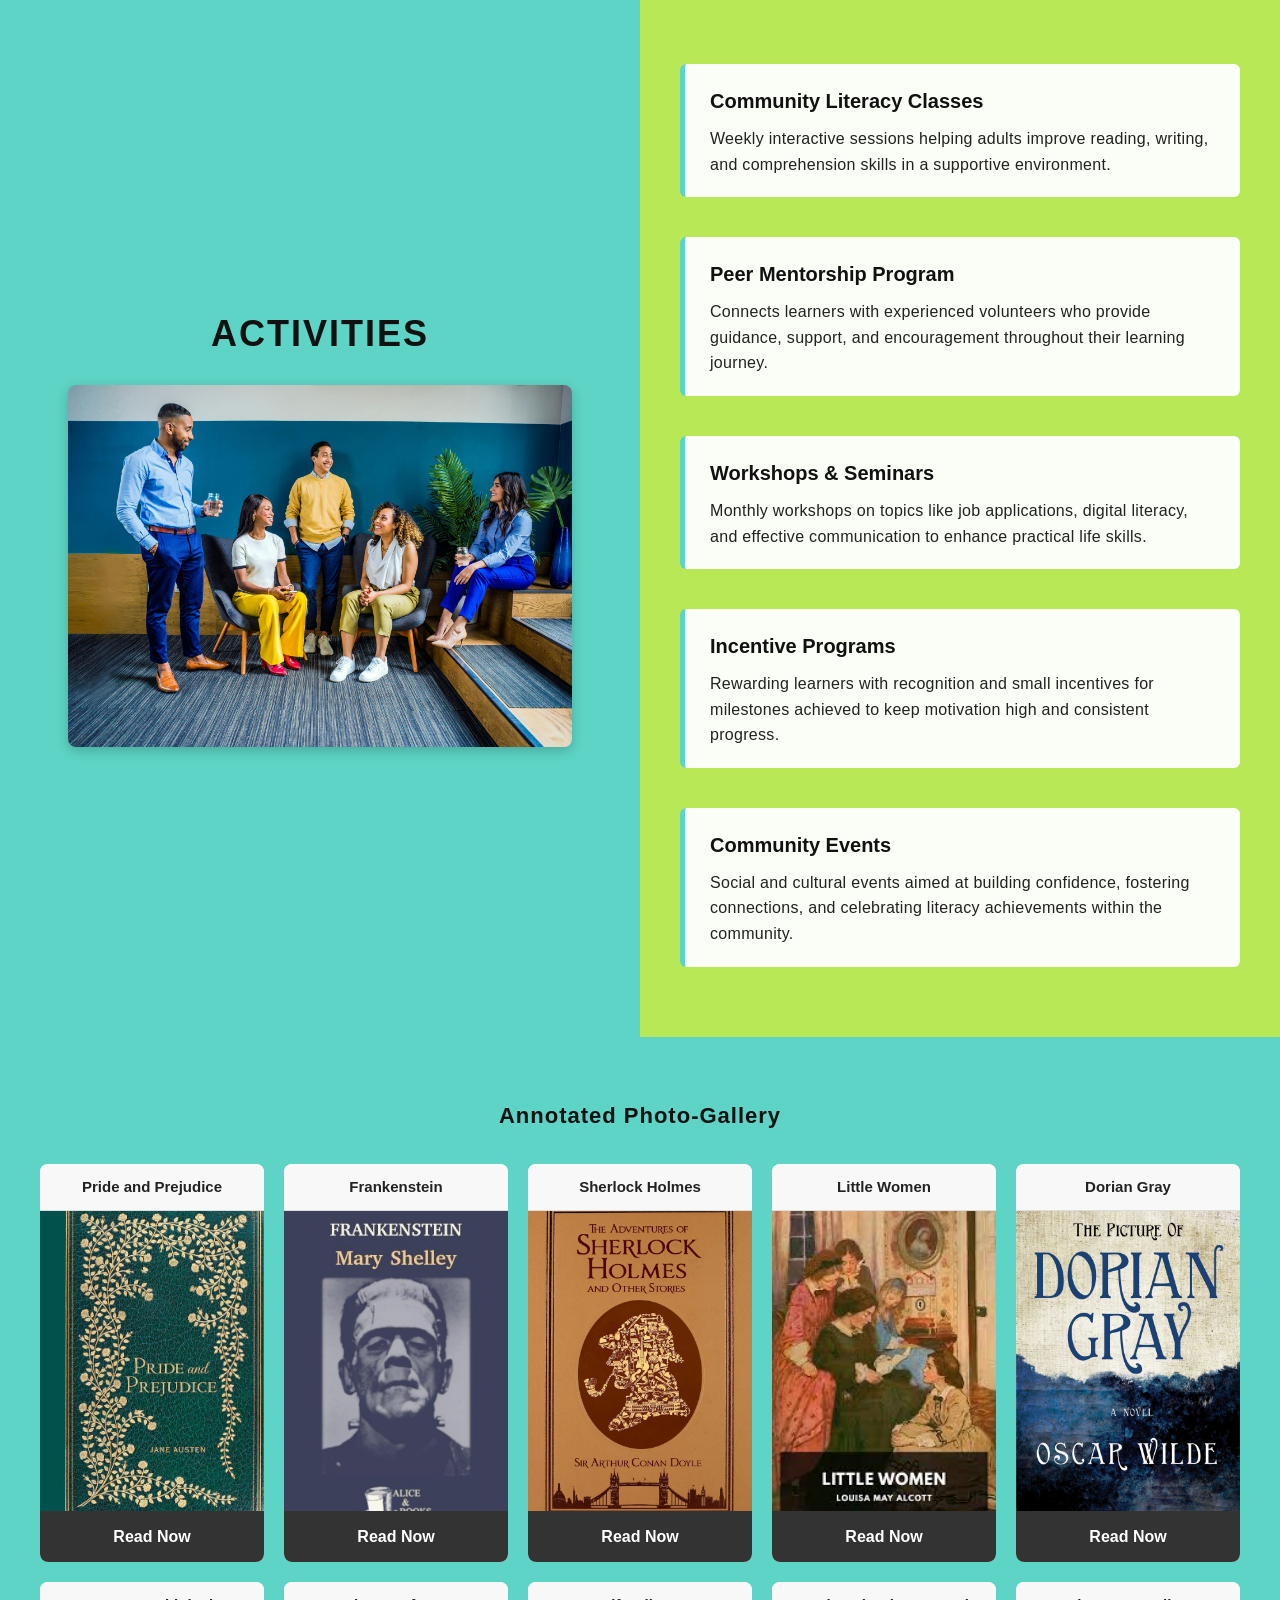
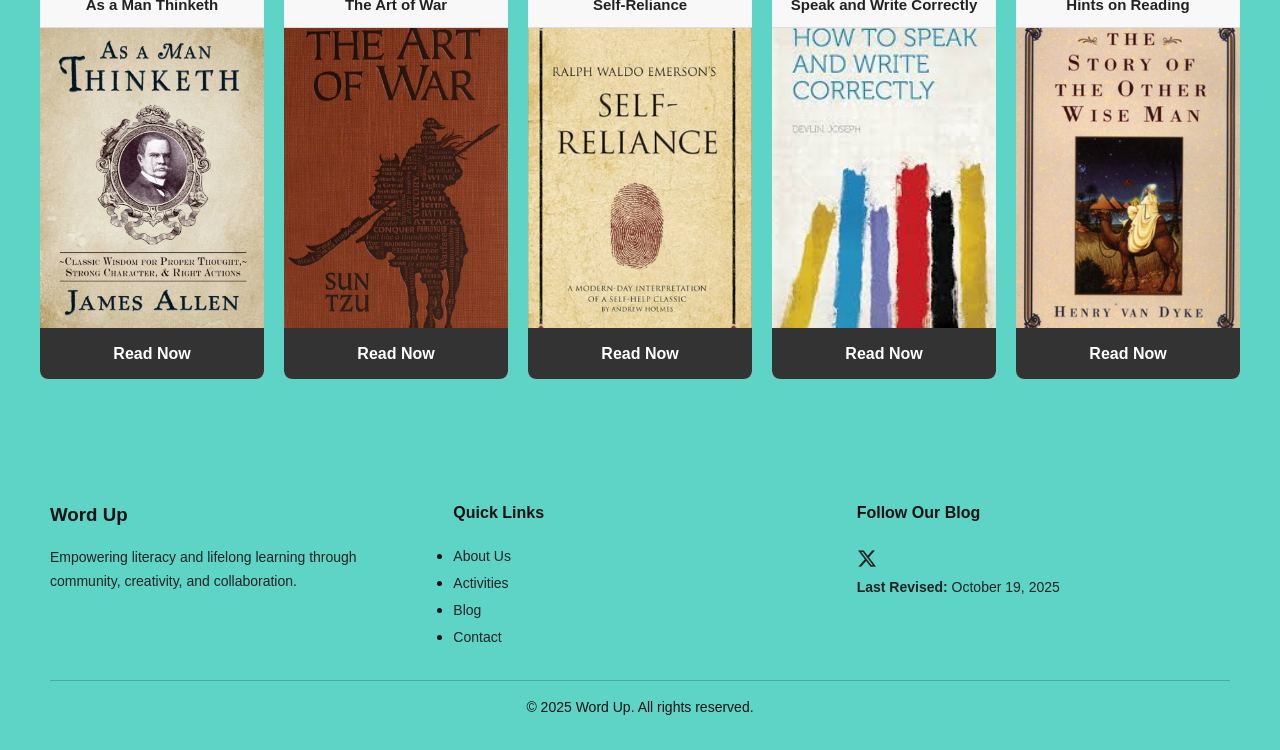
==== commit 02afc8aa: "Update image source for 'Hints on Reading'" ====
--- a/index.html
+++ b/index.html
@@ -123,7 +123,7 @@
             </div>
             <div class="gallery-item">
                 <div class="gallery-book-title">Hints on Reading</div>
-                <img src="images.html/ Hints on Reading by Henry Van Dyke.jpeg" alt="Henry Van Dyke Quote on Reading">
+                <img src="images.html/9780307775351.png" alt="Henry Van Dyke Quote on Reading">
                 <a href="https://readingroo.ms/6/1/3/4/61345/61345-h/61345-h.htm" target="_blank" class="gallery-link">Read Now</a>
             </div>
         </div>
--- a/styles.css
+++ b/styles.css
@@ -0,0 +1,406 @@
+/* ---------------- GENERAL STYLES ---------------- */
+* {
+    margin: 0;
+    padding: 0;
+    box-sizing: border-box;
+}
+
+body {
+    font-family: 'Arial', sans-serif;
+    line-height: 1.7;
+    overflow-x: hidden;
+    background-color: #f9f9f9;
+    color: #222;
+}
+
+/* ---------------- NAVIGATION ---------------- */
+.nav-bar {
+    background: #5dd4c5;
+    padding: 20px 50px;
+    display: flex;
+    justify-content: space-between;
+    align-items: center;
+    position: relative;
+    z-index: 100;
+}
+
+.nav-logo img {
+    height: 60px;
+    
+    border-radius: 50%;
+}
+
+.nav-links {
+    display: flex;
+    gap: 40px;
+    list-style: none;
+}
+
+.nav-links a {
+    text-decoration: none;
+    color: #111;
+    font-weight: 700;
+    font-size: 16px;
+    letter-spacing: 1px;
+    transition: color 0.3s ease;
+}
+
+.nav-links a:hover {
+    color: #ff6600;
+}
+
+/* ---------------- HERO SECTION ---------------- */
+.hero-section {
+    height: 500px;
+    background: url("images.html/literacy website background.png") center/cover no-repeat;
+    display: flex;
+    align-items: center;
+    justify-content: center;
+}
+
+.hero-title {
+    background: rgba(25, 25, 25, 0.9);
+    color: #f4d8b4;
+    padding: 30px 80px;
+    font-size: 80px;
+    font-weight: 900;
+    letter-spacing: 6px;
+    text-align: center;
+    line-height: 1.2;
+    box-shadow: 0 10px 30px rgba(0,0,0,0.4);
+}
+
+/* ---------------- CONTENT SECTIONS ---------------- */
+.content-section {
+    display: flex;
+    flex-wrap: wrap;
+    min-height: 500px;
+    margin: 0 auto;
+    width: 100%;
+}
+
+.content-left, .content-right {
+    flex: 1 1 50%;
+    padding: 50px 40px;
+}
+
+.content-left {
+    background: #5dd4c5;
+    display: flex;
+    flex-direction: column;
+    align-items: center;
+    justify-content: center;
+    gap: 20px;
+}
+
+.content-left h2 {
+    font-size: 36px;
+    font-weight: 800;
+    color: #111;
+    text-align: center;
+    letter-spacing: 2px;
+}
+
+.content-left img {
+    max-width: 90%;
+    border-radius: 8px;
+    box-shadow: 0 4px 12px rgba(0,0,0,0.2);
+}
+
+.content-right {
+    background: #b8e856;
+    display: flex;
+    flex-direction: column;
+    gap: 20px;
+    justify-content: center;
+}
+
+.content-right h3 {
+    font-size: 26px;
+    font-weight: 700;
+    color: #111;
+    margin-bottom: 12px;
+    letter-spacing: 0.5px;
+}
+
+.content-right p {
+    font-size: 17px;
+    color: #222;
+    line-height: 1.7;
+    letter-spacing: 0.3px;
+}
+
+/* ---------------- ACTIVITIES ITEMS ---------------- */
+.content-item {
+    background: rgba(255,255,255,0.95);
+    padding: 20px 25px;
+    margin-bottom: 20px;
+    border-left: 5px solid #5dd4c5;
+    border-radius: 6px;
+    transition: transform 0.3s ease, box-shadow 0.3s ease;
+}
+
+.content-item h4 {
+    font-size: 20px;
+    font-weight: 700;
+    margin-bottom: 8px;
+    color: #111;
+}
+
+.content-item p {
+    font-size: 16px;
+    line-height: 1.6;
+}
+
+.content-item:hover {
+    transform: translateY(-3px);
+    box-shadow: 0 5px 15px rgba(0,0,0,0.15);
+}
+
+.activities-image {
+    max-width: 85%;
+    border-radius: 8px;
+}
+
+/* ---------------- GALLERY SECTION ---------------- */
+.gallery-section {
+    background: #5dd4c5;
+    padding: 60px 40px;
+}
+
+.gallery-title {
+    font-size: 22px;
+    font-weight: 700;
+    margin-bottom: 30px;
+    color: #111;
+    text-align: center;
+    letter-spacing: 1px;
+}
+
+.gallery-grid {
+    display: grid;
+    grid-template-columns: repeat(auto-fit, minmax(220px, 1fr));
+    gap: 20px;
+}
+
+.gallery-item {
+    background: #fff;
+    border-radius: 8px;
+    overflow: hidden;
+    display: flex;
+    flex-direction: column;
+    transition: transform 0.3s ease, box-shadow 0.3s ease;
+}
+
+.gallery-item:hover {
+    transform: translateY(-5px);
+    box-shadow: 0 8px 20px rgba(0,0,0,0.2);
+}
+
+.gallery-book-title {
+    padding: 10px;
+    font-weight: 700;
+    text-align: center;
+    background: #f8f8f8;
+    border-bottom: 1px solid #ddd;
+    font-size: 15px;
+}
+
+.gallery-item img {
+    width: 100%;
+    height: 300px;
+    object-fit: cover;
+}
+
+.gallery-link {
+    display: block;
+    text-align: center;
+    padding: 12px;
+    background: #333;
+    color: #fff;
+    text-decoration: none;
+    font-weight: 600;
+    transition: background 0.3s ease;
+}
+
+.gallery-link:hover {
+    background: #555;
+}
+
+/* ---------------- CONTACT SECTION ---------------- */
+.contact-section {
+    background: #b8e856;
+    padding: 60px 10%;
+}
+
+.contact-wrapper {
+    display: flex;
+    flex-wrap: wrap;
+    gap: 30px;
+    justify-content: space-between;
+}
+
+.contact-info, .contact-form {
+    background: #fff;
+    padding: 30px;
+    border-radius: 10px;
+    box-shadow: 0 5px 15px rgba(0,0,0,0.1);
+    flex: 1 1 45%;
+}
+
+.contact-info h2 {
+    font-size: 30px;
+    font-weight: 800;
+    margin-bottom: 15px;
+    text-align: center;
+    letter-spacing: 1px;
+}
+
+.contact-info p, .contact-info li {
+    margin-bottom: 12px;
+    font-size: 16px;
+    line-height: 1.7;
+}
+
+.contact-info a {
+    color: #5dd4c5;
+    text-decoration: none;
+    font-weight: 700;
+}
+
+.contact-info a:hover {
+    color: #ff6600;
+}
+
+.contact-form label {
+    display: block;
+    font-weight: bold;
+    margin-bottom: 5px;
+}
+
+.contact-form input, .contact-form textarea {
+    width: 100%;
+    padding: 10px;
+    margin-bottom: 15px;
+    border-radius: 6px;
+    border: 1px solid #ccc;
+    font-size: 16px;
+}
+
+.contact-form input:focus, .contact-form textarea:focus {
+    outline: none;
+    border-color: #5dd4c5;
+}
+
+.contact-form button {
+    padding: 10px 20px;
+    background: #5dd4c5;
+    color: #fff;
+    border: none;
+    font-size: 16px;
+    border-radius: 6px;
+    cursor: pointer;
+    transition: background 0.3s ease;
+}
+
+.contact-form button:hover {
+    background: #2fa79a;
+}
+
+/* ---------------- FOOTER ---------------- */
+.footer {
+    background: #5dd4c5;
+    padding: 60px 50px 30px;
+    color: #111;
+}
+
+.footer-container {
+    display: flex;
+    flex-wrap: wrap;
+    justify-content: space-between;
+    gap: 30px;
+    max-width: 1200px;
+    margin: 0 auto;
+}
+
+.footer-column {
+    flex: 1 1 250px;
+}
+
+.footer-column h3, .footer-column h4 {
+    font-weight: 700;
+    margin-bottom: 15px;
+    color: #111;
+}
+
+.footer-column p, .footer-column a {
+    color: #222;
+    text-decoration: none;
+    font-size: 14px;
+}
+
+.footer-column a:hover {
+    color: #ff4444;
+}
+
+.social-icons {
+    display: flex;
+    gap: 15px;
+    margin-top: 10px;
+}
+
+.social-icons a {
+    font-size: 20px;
+    color: #222;
+    transition: color 0.3s ease;
+}
+
+.social-icons a:hover {
+    color: #ff4444;
+}
+
+.footer-bottom {
+    text-align: center;
+    margin-top: 30px;
+    border-top: 1px solid rgba(0,0,0,0.2);
+    padding-top: 15px;
+    font-size: 14px;
+}
+
+/* ---------------- RESPONSIVE DESIGN ---------------- */
+@media (max-width: 1024px) {
+    .content-section {
+        flex-direction: column;
+    }
+
+    .content-left, .content-right {
+        flex: 1 1 100%;
+        border-radius: 8px;
+    }
+
+    .gallery-grid {
+        grid-template-columns: repeat(auto-fit, minmax(180px, 1fr));
+    }
+
+    .hero-title {
+        font-size: 50px;
+        padding: 20px 40px;
+    }
+
+    .contact-wrapper {
+        flex-direction: column;
+    }
+
+    .contact-info, .contact-form {
+        flex: 1 1 100%;
+    }
+
+    .footer-container {
+        flex-direction: column;
+        text-align: center;
+    }
+
+    .social-icons {
+        justify-content: center;
+    }
+}
